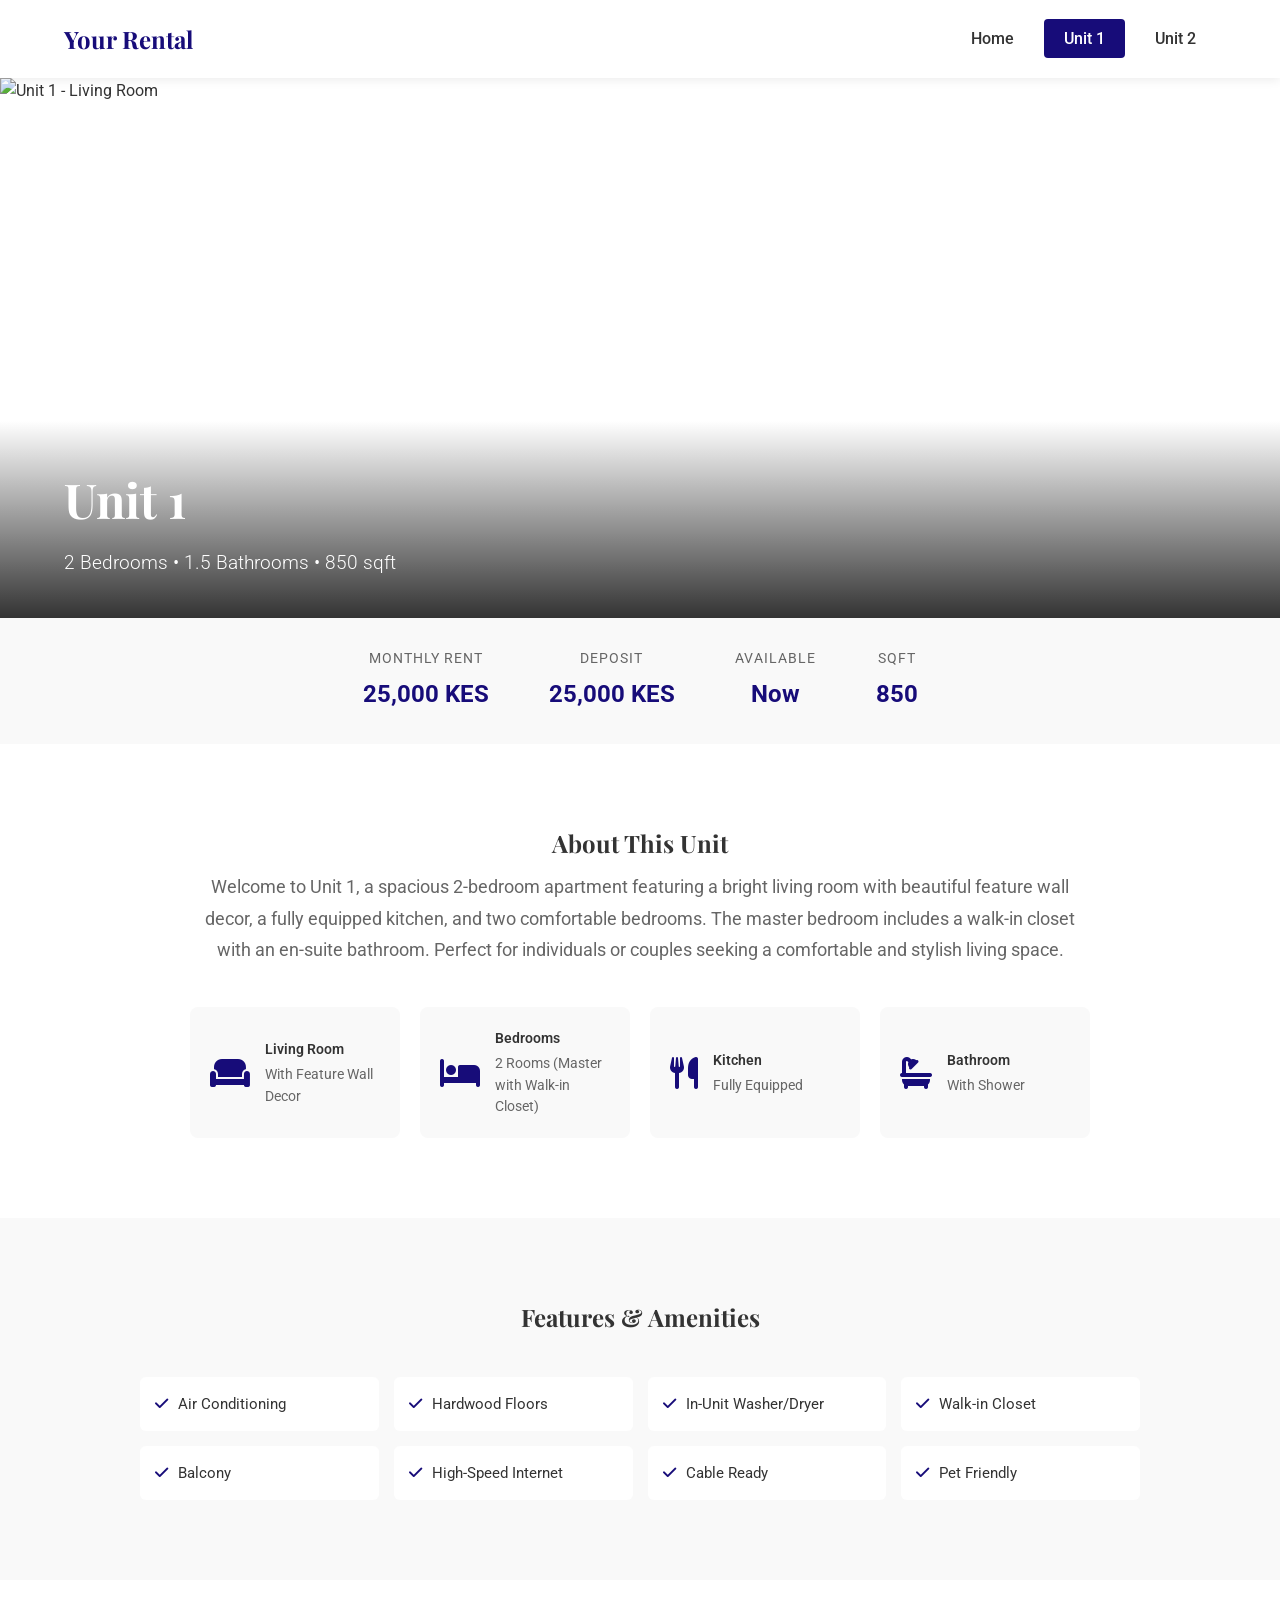
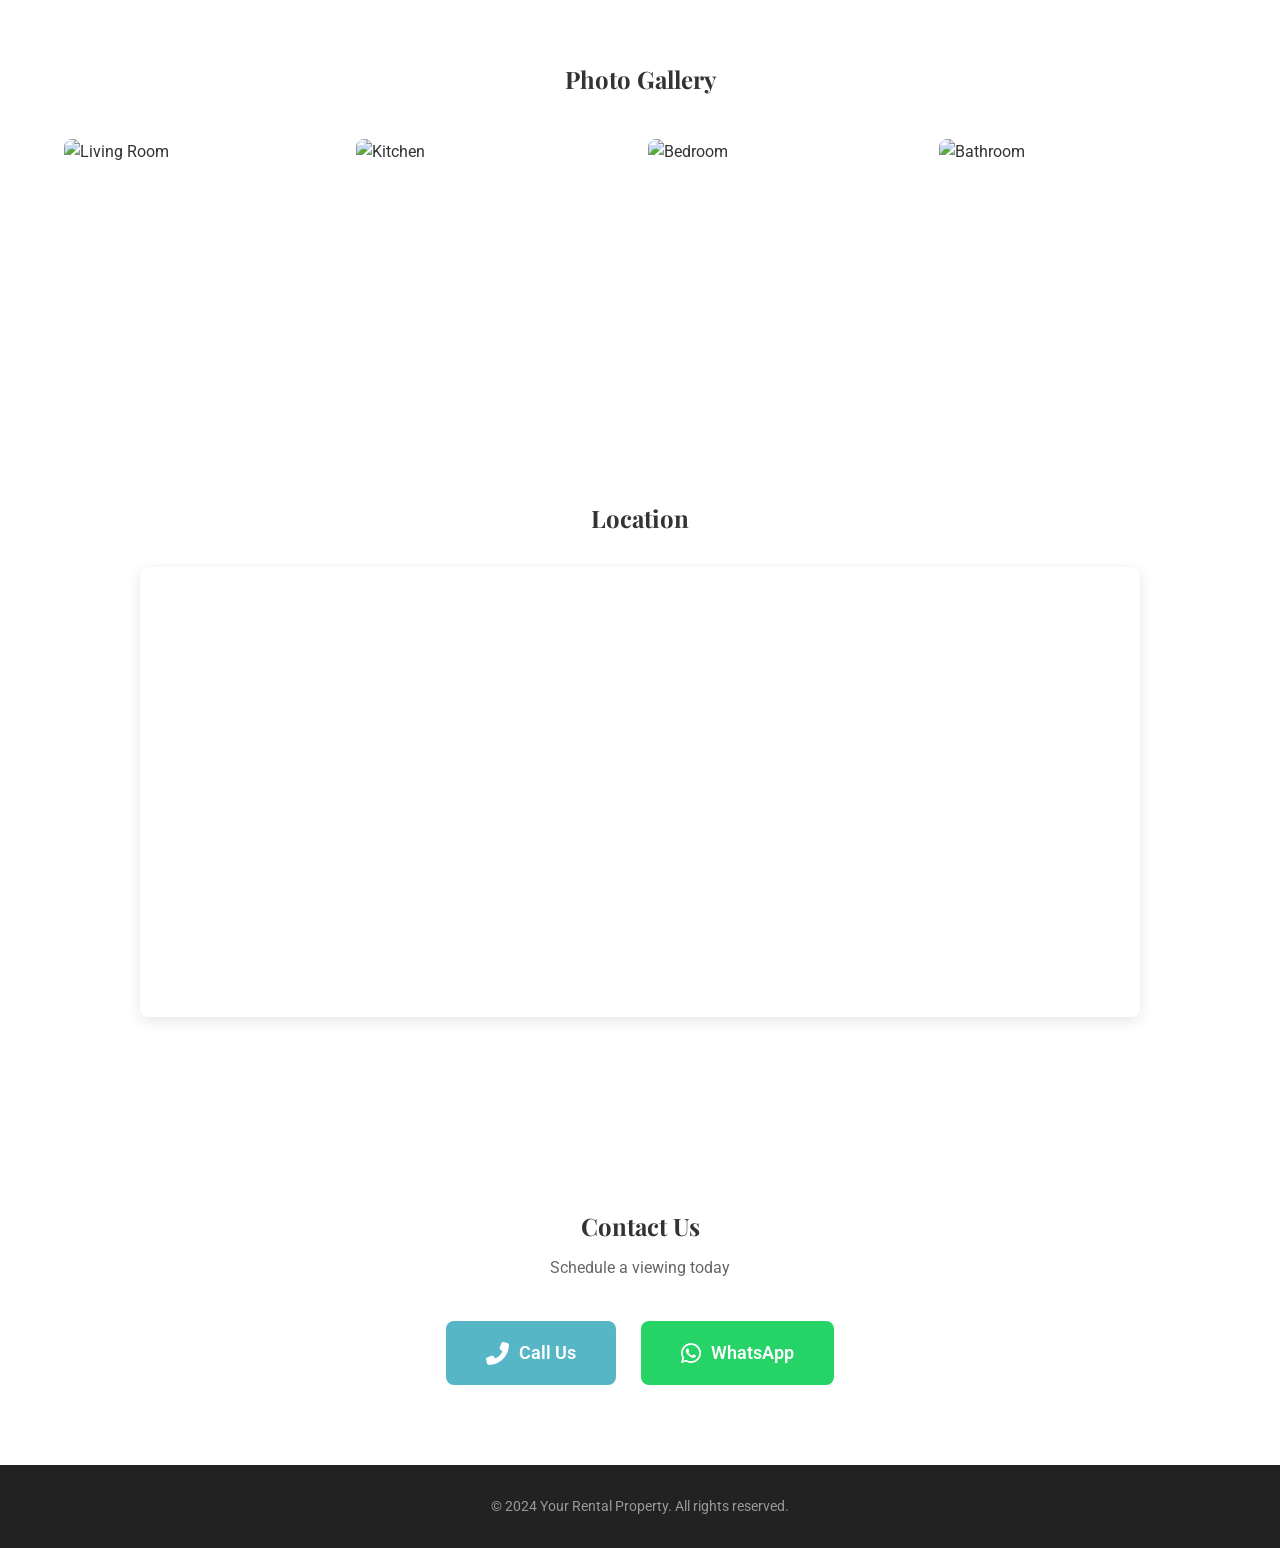
==== unit1.html @ 87693c8d "v3 Co-authored-by: Copilot <copilot@github.com>" ====
<!DOCTYPE html>
<html lang="en">
<head>
    <meta charset="UTF-8">
    <meta name="viewport" content="width=device-width, initial-scale=1.0">
    <title>Unit 1 - 2 Bed/1.5 Bath | Rental Property</title>

    <link rel="stylesheet" href="style.css">

    <link href="https://fonts.googleapis.com/css2?family=Playfair+Display:wght@700&family=Roboto:wght@300;400;500&display=swap" rel="stylesheet">
    <link rel="stylesheet" href="https://cdnjs.cloudflare.com/ajax/libs/font-awesome/6.4.0/css/all.min.css">
</head>
<body>

    <!-- NAVIGATION BAR -->
    <header class="navbar">
        <div class="logo">Your Rental</div>
        <div class="menu-toggle"><i class="fas fa-bars"></i></div>
        <nav>
            <ul>
                <li><a href="index.html">Home</a></li>
                <li><a href="unit1.html" class="active">Unit 1</a></li>
                <li><a href="unit2.html">Unit 2</a></li>
            </ul>
        </nav>
    </header>

    <!-- HERO SECTION -->
    <section class="unit-hero">
        <img src="https://images.unsplash.com/photo-1502672260266-1c1ef2d93688?w=1920&q=80" alt="Unit 1 - Living Room">
        <div class="unit-hero-overlay">
            <h1>Unit 1</h1>
            <p>2 Bedrooms &bull; 1.5 Bathrooms &bull; 850 sqft</p>
        </div>
    </section>

    <!-- UNIT INFO BAR -->
    <section class="unit-info-bar">
        <div class="info-item">
            <span class="info-label">Monthly Rent</span>
            <span class="info-value">25,000 KES</span>
        </div>
        <div class="info-item">
            <span class="info-label">Deposit</span>
            <span class="info-value">25,000 KES</span>
        </div>
        <div class="info-item">
            <span class="info-label">Available</span>
            <span class="info-value">Now</span>
        </div>
        <div class="info-item">
            <span class="info-label">sqft</span>
            <span class="info-value">850</span>
        </div>
    </section>

    <!-- UNIT DETAILS -->
    <section class="unit-details-section section-padding">
        <div class="details-container">
            <h2>About This Unit</h2>
            <p class="unit-description">Welcome to Unit 1, a spacious 2-bedroom apartment featuring a bright living room with beautiful feature wall decor, a fully equipped kitchen, and two comfortable bedrooms. The master bedroom includes a walk-in closet with an en-suite bathroom. Perfect for individuals or couples seeking a comfortable and stylish living space.</p>
            
            <div class="details-grid">
                <div class="detail-item">
                    <i class="fas fa-couch"></i>
                    <div>
                        <h4>Living Room</h4>
                        <p>With Feature Wall Decor</p>
                    </div>
                </div>
                <div class="detail-item">
                    <i class="fas fa-bed"></i>
                    <div>
                        <h4>Bedrooms</h4>
                        <p>2 Rooms (Master with Walk-in Closet)</p>
                    </div>
                </div>
                <div class="detail-item">
                    <i class="fas fa-utensils"></i>
                    <div>
                        <h4>Kitchen</h4>
                        <p>Fully Equipped</p>
                    </div>
                </div>
                <div class="detail-item">
                    <i class="fas fa-bath"></i>
                    <div>
                        <h4>Bathroom</h4>
                        <p>With Shower</p>
                    </div>
                </div>
            </div>
        </div>
    </section>

    <!-- FEATURES SECTION -->
    <section class="features-section section-padding dark-background">
        <h2>Features & Amenities</h2>
        <div class="features-grid">
            <div class="feature-item">
                <i class="fas fa-check"></i>
                <span>Air Conditioning</span>
            </div>
            <div class="feature-item">
                <i class="fas fa-check"></i>
                <span>Hardwood Floors</span>
            </div>
            <div class="feature-item">
                <i class="fas fa-check"></i>
                <span>In-Unit Washer/Dryer</span>
            </div>
            <div class="feature-item">
                <i class="fas fa-check"></i>
                <span>Walk-in Closet</span>
            </div>
            <div class="feature-item">
                <i class="fas fa-check"></i>
                <span>Balcony</span>
            </div>
            <div class="feature-item">
                <i class="fas fa-check"></i>
                <span>High-Speed Internet</span>
            </div>
            <div class="feature-item">
                <i class="fas fa-check"></i>
                <span>Cable Ready</span>
            </div>
            <div class="feature-item">
                <i class="fas fa-check"></i>
                <span>Pet Friendly</span>
            </div>
        </div>
    </section>

    <!-- IMAGE GALLERY -->
    <section class="gallery-section section-padding">
        <h2>Photo Gallery</h2>
        <div class="gallery-grid">
            <img class="gallery-item" src="https://images.unsplash.com/photo-1502672260266-1c1ef2d93688?w=800&q=80" alt="Living Room" loading="lazy">
            <img class="gallery-item" src="https://images.unsplash.com/photo-1556909114-f6e7ad7d3136?w=800&q=80" alt="Kitchen" loading="lazy">
            <img class="gallery-item" src="https://images.unsplash.com/photo-1560185007-cde436f6a4d0?w=800&q=80" alt="Bedroom" loading="lazy">
            <img class="gallery-item" src="https://images.unsplash.com/photo-1584622650111-993a426f9a2a?w=800&q=80" alt="Bathroom" loading="lazy">
        </div>
    </section>

    <!-- LIGHTBOX MODAL -->
    <div id="lightbox" class="lightbox">
        <span class="lightbox-close">&times;</span>
        <img class="lightbox-img" src="" alt="">
        <span class="lightbox-prev">&#10094;</span>
        <span class="lightbox-next">&#10095;</span>
    </div>

    <!-- MAP SECTION -->
    <section class="map-section section-padding">
        <h2>Location</h2>
        <div class="map-container">
            <iframe src="https://www.google.com/maps/embed?pb=!1m18!1m12!1m3!1d2104.0212770779126!2d35.293702474314145!3d0.4766487086462576!2m3!1f0!2f0!3f0!3m2!1i1024!2i768!4f13.1!5e0!3m2!1sen!2ske!4v1777364461654!5m2!1sen!2ske" width="600" height="450" style="border:0;" allowfullscreen="" loading="lazy" referrerpolicy="no-referrer-when-downgrade"></iframe>
        </div>
    </section>

    <!-- CONTACT SECTION -->
    <section id="contact" class="contact-section section-padding">
        <h2>Contact Us</h2>
        <p class="section-subtitle">Schedule a viewing today</p>
        
        <div class="contact-options">
            <a href="tel:+1234567890" class="contact-btn contact-phone">
                <i class="fas fa-phone-alt"></i>
                <span>Call Us</span>
            </a>
            <a href="https://wa.me/1234567890" target="_blank" class="contact-btn contact-whatsapp">
                <i class="fab fa-whatsapp"></i>
                <span>WhatsApp</span>
            </a>
        </div>
    </section>

    <!-- FOOTER -->
    <footer>
        <p>&copy; 2024 Your Rental Property. All rights reserved.</p>
    </footer>

    <script src="script.js"></script>
</body>
</html>
---- style.css ----
/* ============================================
   BASIC RESET & TYPOGRAPHY
   ============================================ */
* {
    margin: 0;
    padding: 0;
    box-sizing: border-box;
}

:root {
    --primary-color: #170C79;
    --primary-dark: #0f0835;
    --secondary-color: #56B6C6;
    --secondary-light: #8ACBD0;
    --accent: #EFE3CA;
    --text-dark: #333;
    --text-light: #666;
    --bg-light: #f9f9f9;
    --bg-white: #ffffff;
    --shadow: 0 4px 15px rgba(0, 0, 0, 0.1);
}

body {
    font-family: 'Roboto', sans-serif;
    line-height: 1.6;
    color: var(--text-dark);
    background-color: var(--bg-white);
}

h1, h2, h3, h4 {
    font-family: 'Playfair Display', serif;
    font-weight: 700;
}

h1 { text-align: center; }
h2 { text-align: center; margin-bottom: 10px; }

.section-subtitle {
    text-align: center;
    color: var(--text-light);
    margin-bottom: 40px;
}

.section-padding {
    padding: 80px 5%;
}

/* ============================================
   NAVIGATION BAR
   ============================================ */
.navbar {
    display: flex;
    justify-content: space-between;
    align-items: center;
    padding: 20px 5%;
    background-color: var(--bg-white);
    box-shadow: 0 2px 10px rgba(0, 0, 0, 0.08);
    position: sticky;
    top: 0;
    z-index: 1000;
}

.logo {
    font-size: 1.5em;
    font-weight: 700;
    font-family: 'Playfair Display', serif;
    color: var(--primary-color);
}

nav ul {
    list-style: none;
    display: flex;
    gap: 10px;
}

nav ul li a {
    text-decoration: none;
    color: var(--text-dark);
    padding: 10px 20px;
    font-weight: 500;
    transition: all 0.3s ease;
    border-radius: 4px;
}

nav ul li a:hover,
nav ul li a.active {
    color: var(--bg-white);
    background-color: var(--primary-color);
}

.menu-toggle {
    display: none;
    font-size: 1.5em;
    cursor: pointer;
    color: var(--primary-color);
}

/* Mobile Menu Toggle */

/* ============================================
   HERO SECTION
   ============================================ */
.hero {
    height: 70vh;
    background: linear-gradient(rgba(0, 0, 0, 0.5), rgba(0, 0, 0, 0.5)), 
                url('property.png') no-repeat center center/cover;
    display: flex;
    flex-direction: column;
    justify-content: center;
    align-items: center;
    text-align: center;
    color: white;
    padding: 20px;
}

.hero h1 {
    font-size: 3.5em;
    margin-bottom: 0.3em;
    text-shadow: 0 2px 10px rgba(0, 0, 0, 0.3);
}

.hero h2 {
    font-family: 'Roboto', sans-serif;
    font-size: 1.3em;
    font-weight: 300;
    text-shadow: 0 2px 5px rgba(0, 0, 0, 0.3);
}

/* ============================================
   UNIT HERO (Detail Pages)
   ============================================ */
.unit-hero {
    position: relative;
    height: 60vh;
    overflow: hidden;
}

.unit-hero img {
    width: 100%;
    height: 100%;
    object-fit: cover;
}

.unit-hero-overlay {
    position: absolute;
    bottom: 0;
    left: 0;
    right: 0;
    background: linear-gradient(transparent, rgba(0, 0, 0, 0.8));
    padding: 40px 5%;
    color: white;
}

.unit-hero-overlay h1 {
    font-size: 3em;
    text-align: left;
    margin-bottom: 10px;
}

.unit-hero-overlay p {
    font-size: 1.2em;
    font-weight: 300;
}

/* ============================================
   UNIT INFO BAR
   ============================================ */
.unit-info-bar {
    display: flex;
    justify-content: center;
    gap: 60px;
    padding: 30px 5%;
    background: var(--bg-light);
    flex-wrap: wrap;
}

.info-item {
    text-align: center;
}

.info-label {
    display: block;
    font-size: 0.85em;
    color: var(--text-light);
    text-transform: uppercase;
    letter-spacing: 1px;
    margin-bottom: 5px;
}

.info-value {
    font-size: 1.5em;
    font-weight: 700;
    color: var(--primary-color);
}

/* ============================================
   UNITS GRID (Home Page)
   ============================================ */
.units-section {
    background: var(--bg-white);
}

.units-grid {
    display: grid;
    grid-template-columns: repeat(2, 1fr);
    gap: 40px;
    max-width: 1200px;
    margin: 0 auto;
    margin-top: 40px;
}

.unit-card {
    background: var(--bg-white);
    border-radius: 12px;
    overflow: hidden;
    box-shadow: var(--shadow);
    transition: transform 0.3s ease, box-shadow 0.3s ease;
}

.unit-card:hover {
    transform: translateY(-10px);
    box-shadow: 0 8px 30px rgba(0, 0, 0, 0.15);
}

.unit-image {
    position: relative;
    height: 280px;
    overflow: hidden;
}

.unit-image img {
    width: 100%;
    height: 100%;
    object-fit: cover;
    transition: transform 0.3s ease;
}

.unit-card:hover .unit-image img {
    transform: scale(1.05);
}

.unit-badge {
    position: absolute;
    top: 15px;
    right: 15px;
    background: var(--secondary-color);
    color: white;
    padding: 6px 14px;
    border-radius: 20px;
    font-size: 0.8em;
    font-weight: 600;
}

.unit-badge-soon {
    background: var(--accent);
    color: var(--text-dark);
}

.unit-details {
    padding: 25px;
}

.unit-details h3 {
    font-size: 1.5em;
    margin-bottom: 5px;
}

.unit-address {
    color: var(--text-light);
    margin-bottom: 15px;
}

.unit-specs {
    display: flex;
    gap: 20px;
    margin-bottom: 20px;
    padding-bottom: 15px;
    border-bottom: 1px solid #eee;
}

.unit-specs span {
    display: flex;
    align-items: center;
    gap: 6px;
    color: var(--text-light);
}

.unit-specs i {
    color: var(--primary-color);
}

.unit-price {
    display: flex;
    justify-content: space-between;
    align-items: baseline;
    margin-bottom: 20px;
}

.price-label {
    font-size: 0.9em;
    color: var(--text-light);
}

.price-amount {
    font-size: 1.8em;
    font-weight: 700;
    color: var(--primary-color);
}

.unit-details .cta-button {
    width: 100%;
    text-align: center;
}

/* ============================================
   BUTTON STYLING
   ============================================ */
.cta-button {
    display: inline-block;
    padding: 14px 35px;
    background-color: var(--primary-color);
    color: white;
    text-decoration: none;
    font-weight: 600;
    transition: background-color 0.3s ease;
    border: none;
    cursor: pointer;
    border-radius: 6px;
    text-align: center;
}

.cta-button:hover {
    background-color: var(--primary-dark);
    color: white;
}

/* ============================================
   UNIT DETAILS SECTION
   ============================================ */
.unit-details-section {
    background: var(--bg-white);
}

.details-container {
    max-width: 900px;
    margin: 0 auto;
}

.unit-description {
    font-size: 1.1em;
    line-height: 1.8;
    color: var(--text-light);
    margin-bottom: 40px;
    text-align: center;
}

.details-grid {
    display: grid;
    grid-template-columns: repeat(4, 1fr);
    gap: 20px;
}

.detail-item {
    display: flex;
    align-items: center;
    gap: 15px;
    padding: 20px;
    background: var(--bg-light);
    border-radius: 8px;
}

.detail-item i {
    font-size: 2em;
    color: var(--primary-color);
}

.detail-item h4 {
    font-size: 0.9em;
    font-family: 'Roboto', sans-serif;
    font-weight: 600;
    margin-bottom: 3px;
}

.detail-item p {
    font-size: 0.85em;
    color: var(--text-light);
}

/* ============================================
   FEATURES SECTION
   ============================================ */
.features-section {
    background: var(--bg-light);
}

.dark-background {
    background-color: var(--bg-light);
}

.features-grid {
    display: grid;
    grid-template-columns: repeat(4, 1fr);
    gap: 15px;
    max-width: 1000px;
    margin: 40px auto 0;
}

.feature-item {
    display: flex;
    align-items: center;
    gap: 10px;
    padding: 15px;
    background: var(--bg-white);
    border-radius: 6px;
    font-size: 0.95em;
}

.feature-item i {
    color: var(--primary-color);
}

/* ============================================
   GALLERY SECTION
   ============================================ */
.gallery-section {
    background: var(--bg-white);
}

.gallery-grid {
    display: grid;
    grid-template-columns: repeat(4, 1fr);
    gap: 15px;
    max-width: 1200px;
    margin: 0 auto;
    margin-top: 40px;
}

.gallery-item {
    width: 100%;
    height: 200px;
    object-fit: cover;
    border-radius: 8px;
    cursor: pointer;
    transition: transform 0.3s ease, box-shadow 0.3s ease;
}

.gallery-item:hover {
    transform: scale(1.03);
    box-shadow: var(--shadow);
}

/* ============================================
   LIGHTBOX MODAL
   ============================================ */
.lightbox {
    display: none;
    position: fixed;
    top: 0;
    left: 0;
    width: 100%;
    height: 100%;
    background: rgba(0, 0, 0, 0.95);
    z-index: 2000;
    justify-content: center;
    align-items: center;
}

.lightbox.active {
    display: flex;
}

.lightbox-img {
    max-width: 90%;
    max-height: 85%;
    border-radius: 4px;
}

.lightbox-close {
    position: absolute;
    top: 20px;
    right: 30px;
    font-size: 40px;
    color: white;
    cursor: pointer;
    transition: color 0.3s;
}

.lightbox-close:hover {
    color: var(--primary-color);
}

.lightbox-prev,
.lightbox-next {
    position: absolute;
    top: 50%;
    transform: translateY(-50%);
    font-size: 40px;
    color: white;
    cursor: pointer;
    padding: 20px;
    transition: color 0.3s;
}

.lightbox-prev { left: 20px; }
.lightbox-next { right: 20px; }

.lightbox-prev:hover,
.lightbox-next:hover {
    color: var(--primary-color);
}

/* ============================================
   MAP SECTION
   ============================================ */
.map-section {
    background: var(--bg-white);
}

.map-container {
    max-width: 1000px;
    margin: 30px auto;
    box-shadow: var(--shadow);
    border-radius: 8px;
    overflow: hidden;
}

.map-container iframe {
    display: block;
    width: 100%;
}

/* ============================================
   CONTACT SECTION
   ============================================ */
.contact-section {
    background: var(--bg-white);
    text-align: center;
}

.contact-options {
    display: flex;
    justify-content: center;
    gap: 25px;
    margin-top: 30px;
    flex-wrap: wrap;
}

.contact-btn {
    display: flex;
    align-items: center;
    gap: 10px;
    padding: 18px 40px;
    border-radius: 8px;
    text-decoration: none;
    font-weight: 600;
    font-size: 1.1em;
    transition: transform 0.3s ease, box-shadow 0.3s ease;
}

.contact-btn:hover {
    transform: translateY(-3px);
    box-shadow: 0 6px 20px rgba(0, 0, 0, 0.15);
}

.contact-phone {
    background: var(--secondary-color);
    color: white;
}

.contact-whatsapp {
    background: #25d366;
    color: white;
}

.contact-btn i {
    font-size: 1.3em;
}

/* ============================================
   FOOTER
   ============================================ */
footer {
    background-color: #222;
    color: #999;
    text-align: center;
    padding: 30px;
    font-size: 0.9em;
}

/* ============================================
   MEDIA QUERIES (Responsive Design)
   ============================================ */
@media (max-width: 900px) {
    .details-grid,
    .features-grid,
    .gallery-grid {
        grid-template-columns: repeat(2, 1fr);
    }
    
    .units-grid {
        grid-template-columns: 1fr;
    }
    
    .unit-info-bar {
        gap: 40px;
    }
}

@media (max-width: 768px) {
    .navbar {
        flex-wrap: wrap;
    }
    
    .menu-toggle {
        display: block;
    }
    
    nav ul {
        display: none;
        width: 100%;
        flex-direction: column;
        text-align: center;
        padding-top: 15px;
    }
    
    nav ul.active {
        display: flex;
    }
    
    .hero h1 {
        font-size: 2.2em;
    }
    
    .unit-hero-overlay h1 {
        font-size: 2em;
    }
    
    .unit-specs {
        flex-wrap: wrap;
    }
    
    .contact-options {
        flex-direction: column;
        align-items: center;
    }
    
    .contact-btn {
        width: 100%;
        max-width: 280px;
        justify-content: center;
    }
}

@media (max-width: 480px) {
    .section-padding {
        padding: 50px 5%;
    }
    
    .details-grid,
    .features-grid,
    .gallery-grid {
        grid-template-columns: 1fr;
    }
    
    .unit-info-bar {
        gap: 30px;
    }
    
    .info-value {
        font-size: 1.3em;
    }
}
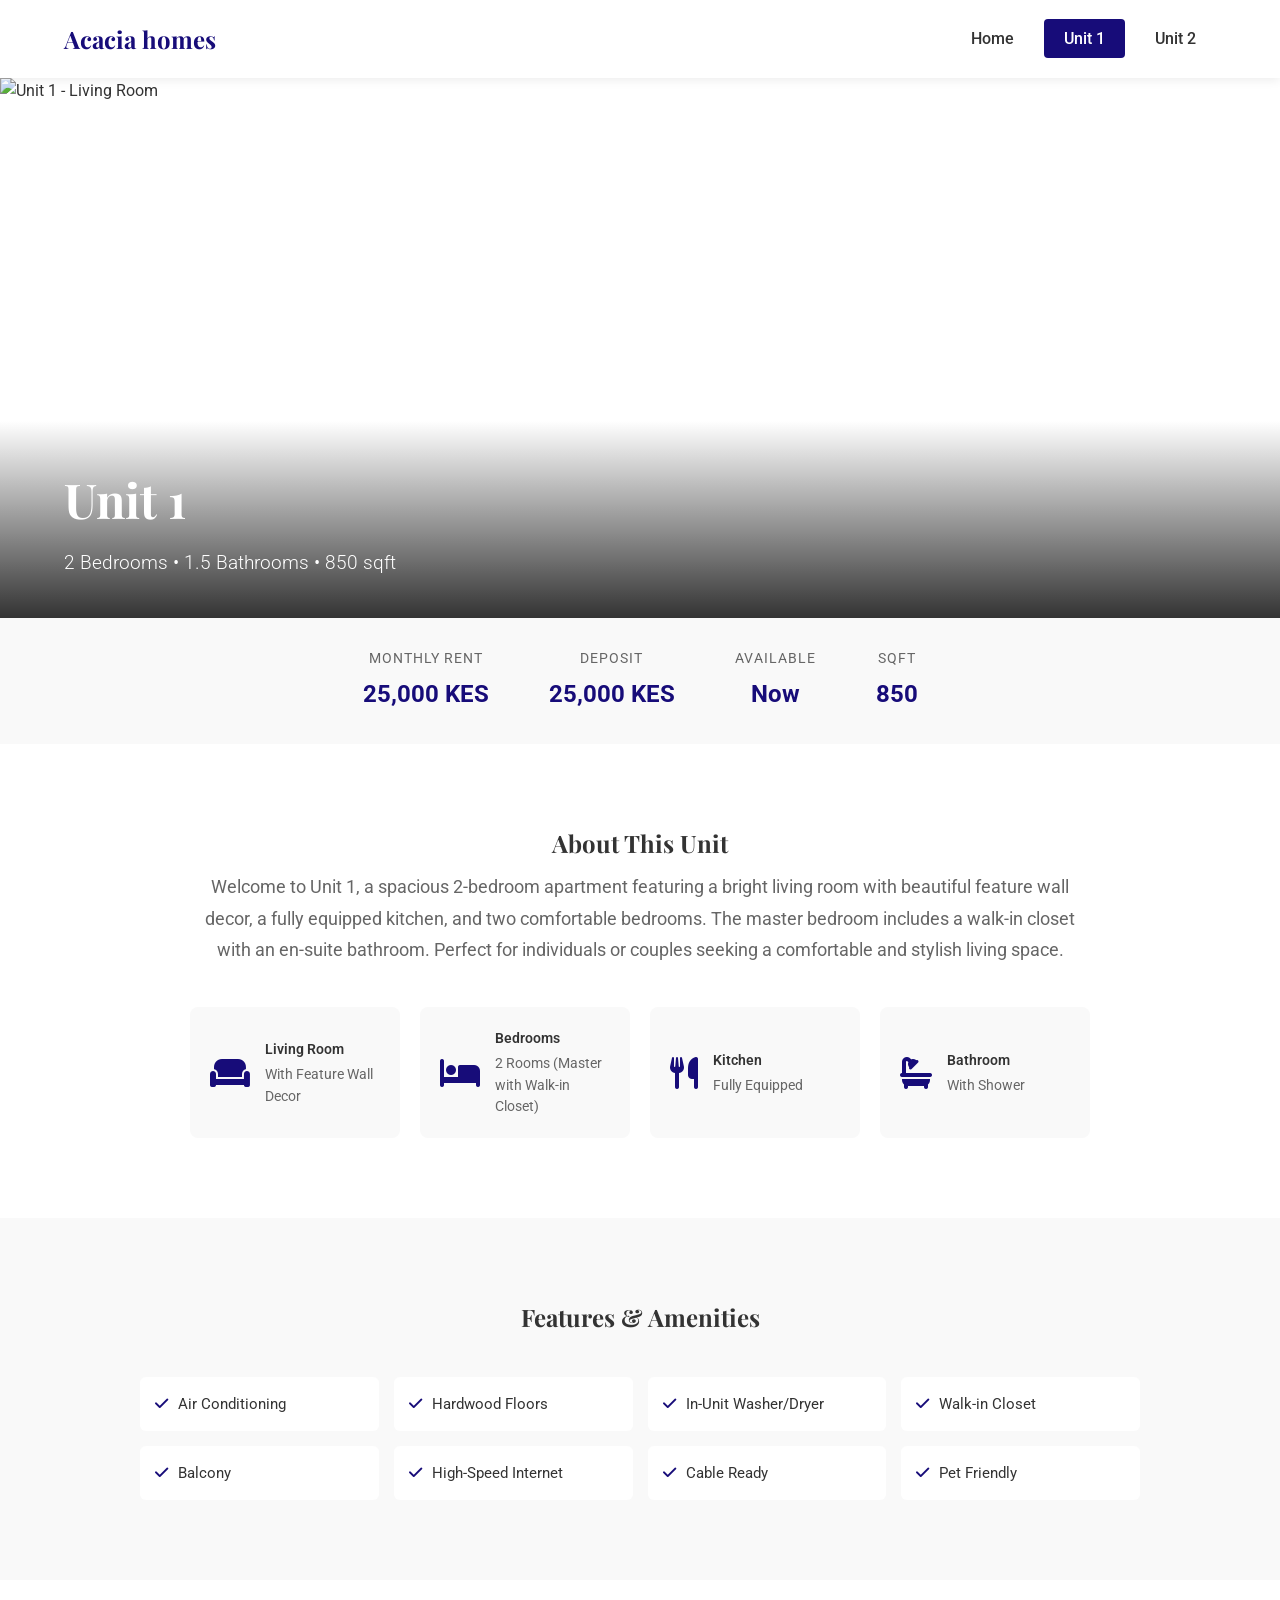
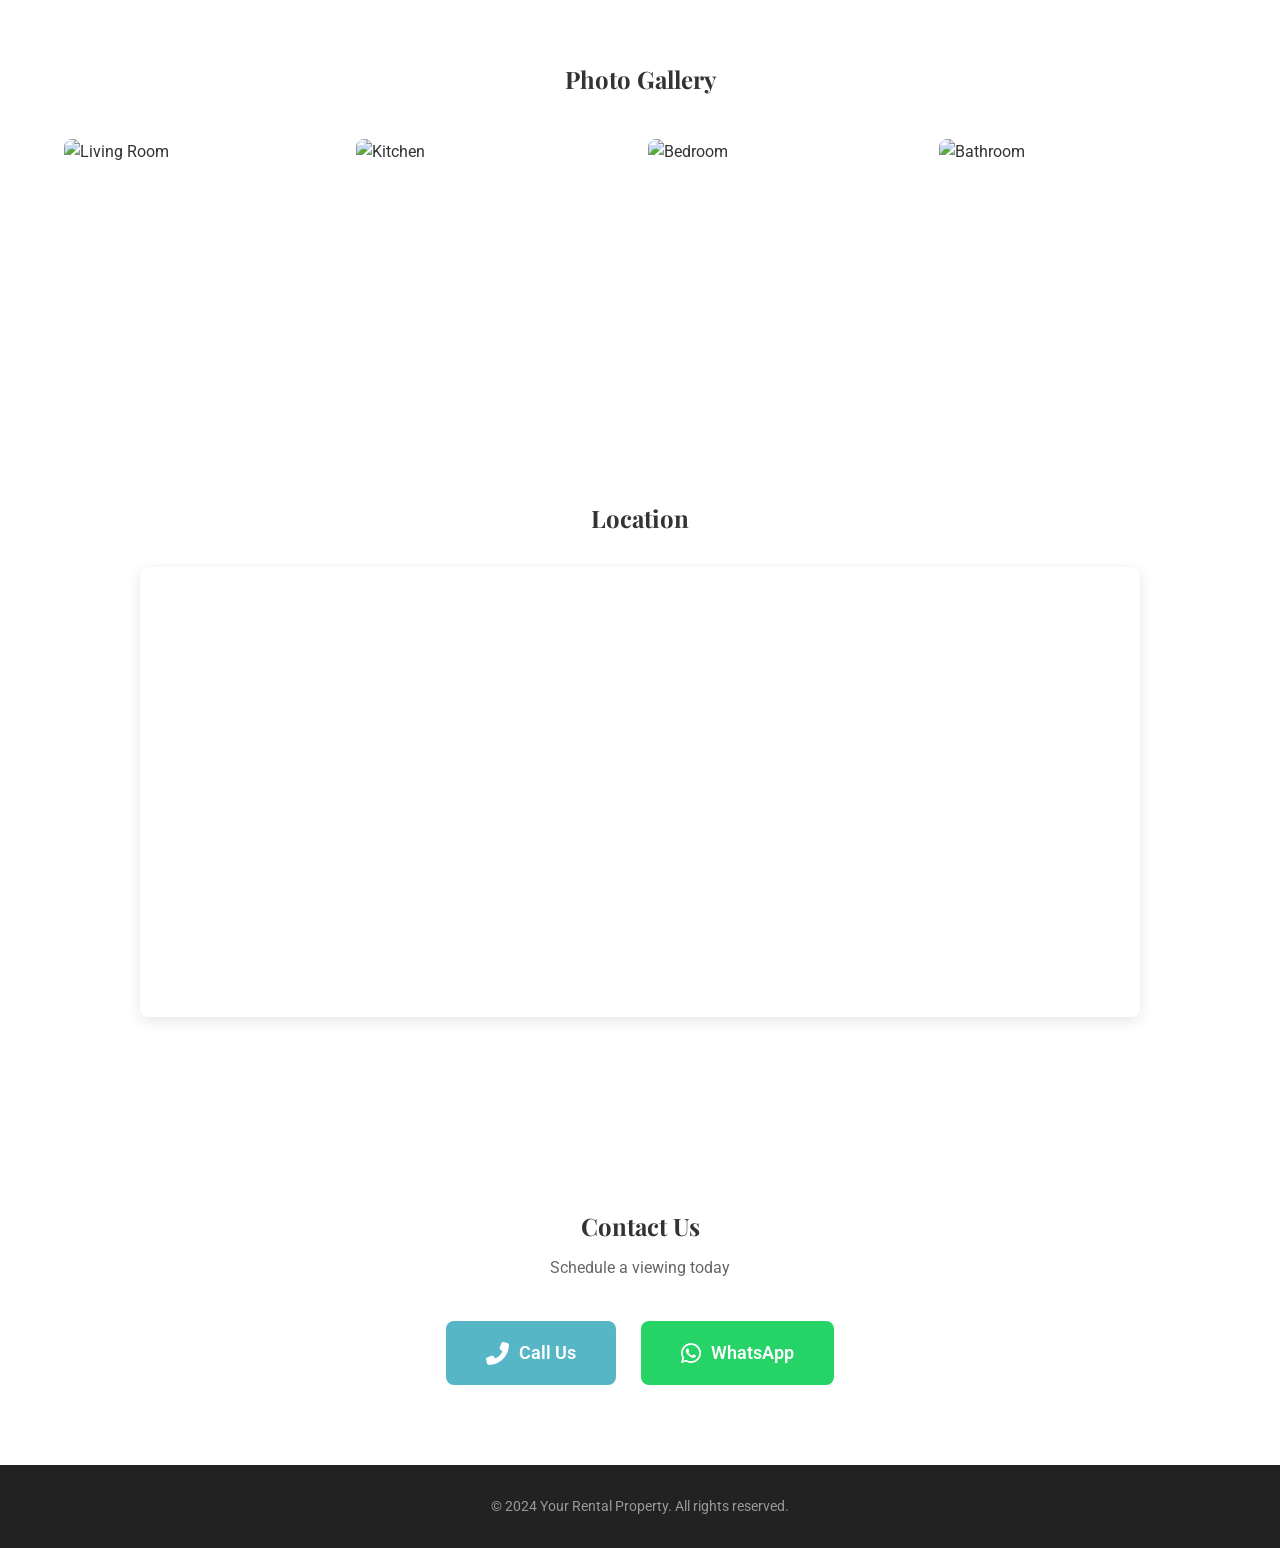
==== commit 48714aee: "changed_website_name Co-authored-by: Copilot <copilot@github.com>" ====
--- a/unit1.html
+++ b/unit1.html
@@ -3,7 +3,7 @@
 <head>
     <meta charset="UTF-8">
     <meta name="viewport" content="width=device-width, initial-scale=1.0">
-    <title>Unit 1 - 2 Bed/1.5 Bath | Rental Property</title>
+    <title>Acacia Homes/unit1</title>
 
     <link rel="stylesheet" href="style.css">
 
@@ -14,7 +14,7 @@
 
     <!-- NAVIGATION BAR -->
     <header class="navbar">
-        <div class="logo">Your Rental</div>
+        <div class="logo">Acacia homes</div>
         <div class="menu-toggle"><i class="fas fa-bars"></i></div>
         <nav>
             <ul>
@@ -155,7 +155,7 @@
     <section class="map-section section-padding">
         <h2>Location</h2>
         <div class="map-container">
-            <iframe src="https://www.google.com/maps/embed?pb=!1m18!1m12!1m3!1d2104.0212770779126!2d35.293702474314145!3d0.4766487086462576!2m3!1f0!2f0!3f0!3m2!1i1024!2i768!4f13.1!5e0!3m2!1sen!2ske!4v1777364461654!5m2!1sen!2ske" width="600" height="450" style="border:0;" allowfullscreen="" loading="lazy" referrerpolicy="no-referrer-when-downgrade"></iframe>
+           <iframe src="https://www.google.com/maps/embed?pb=!1m14!1m12!1m3!1d1683.3860657691948!2d35.29360357125629!3d0.47621537043741363!2m3!1f0!2f0!3f0!3m2!1i1024!2i768!4f13.1!5e0!3m2!1sen!2ske!4v1777450932505!5m2!1sen!2ske" width="600" height="450" style="border:0;" allowfullscreen="" loading="lazy" referrerpolicy="no-referrer-when-downgrade"></iframe>
         </div>
     </section>
 
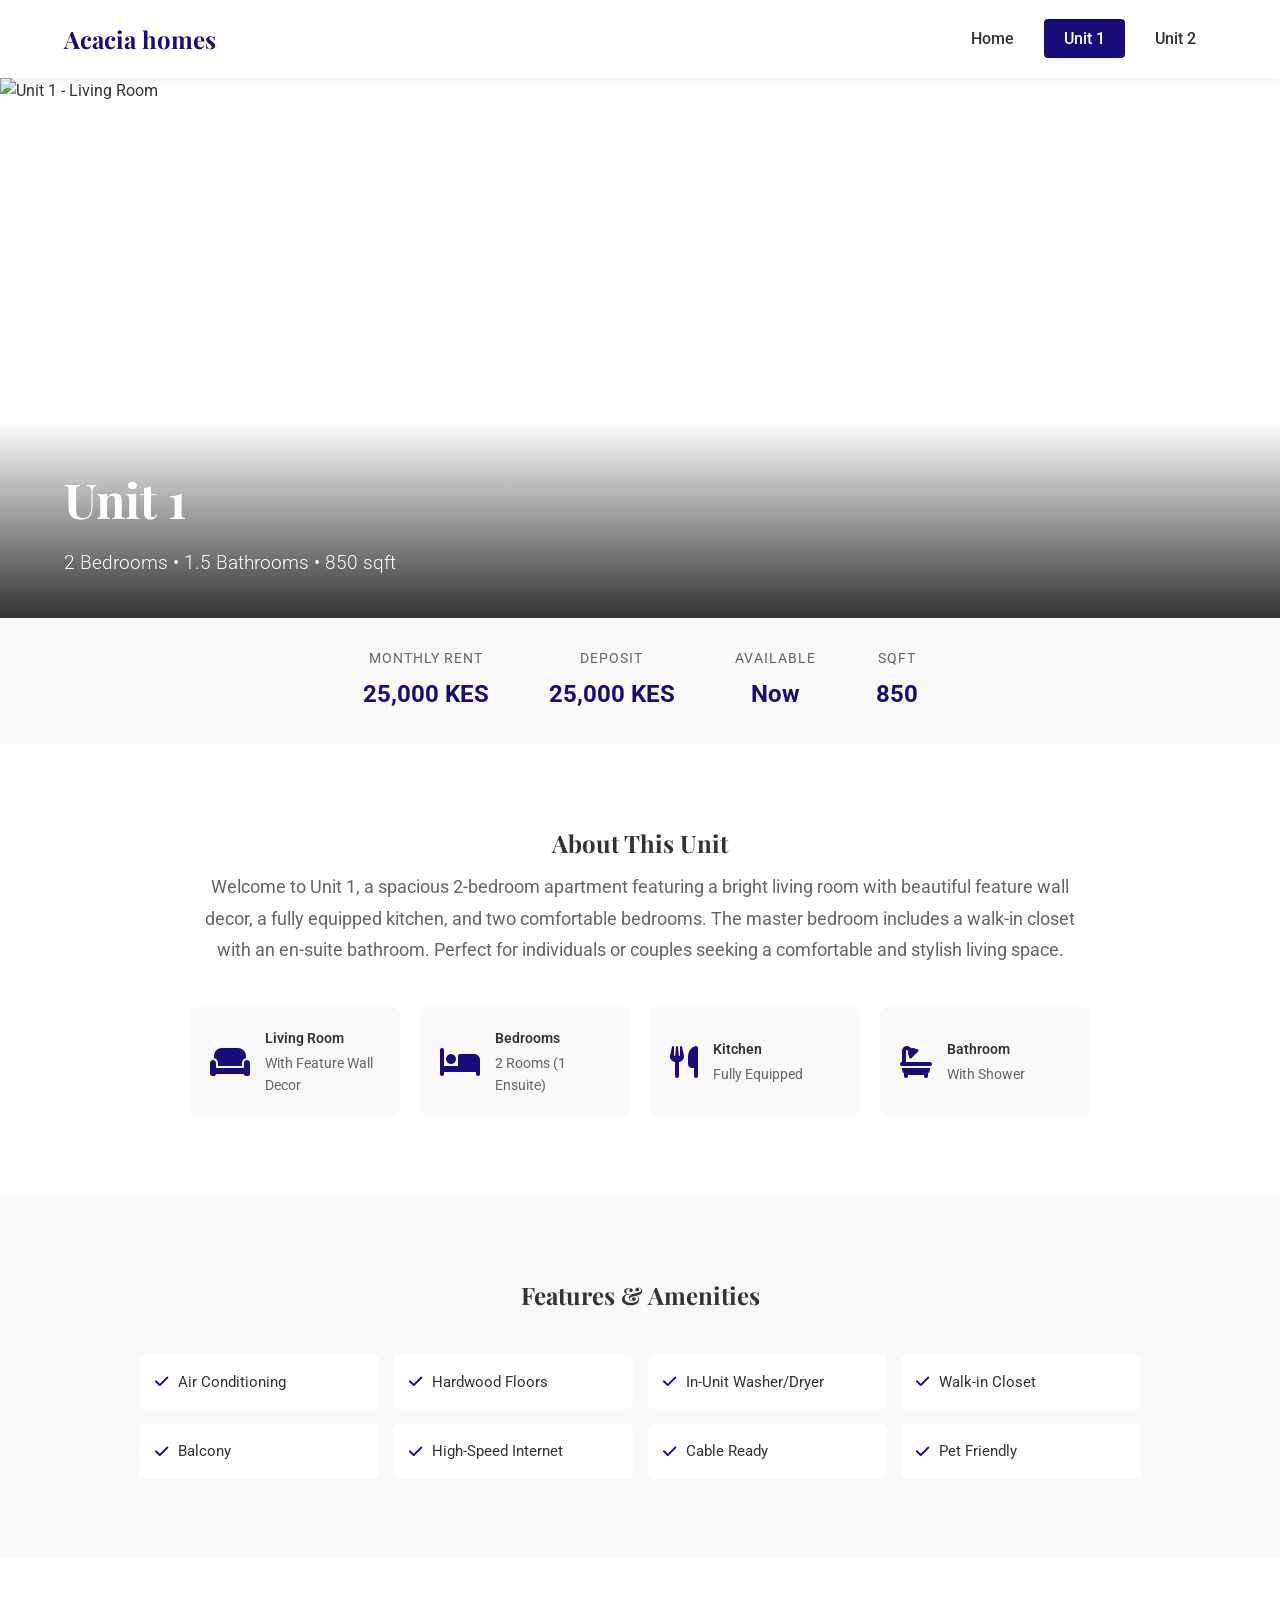
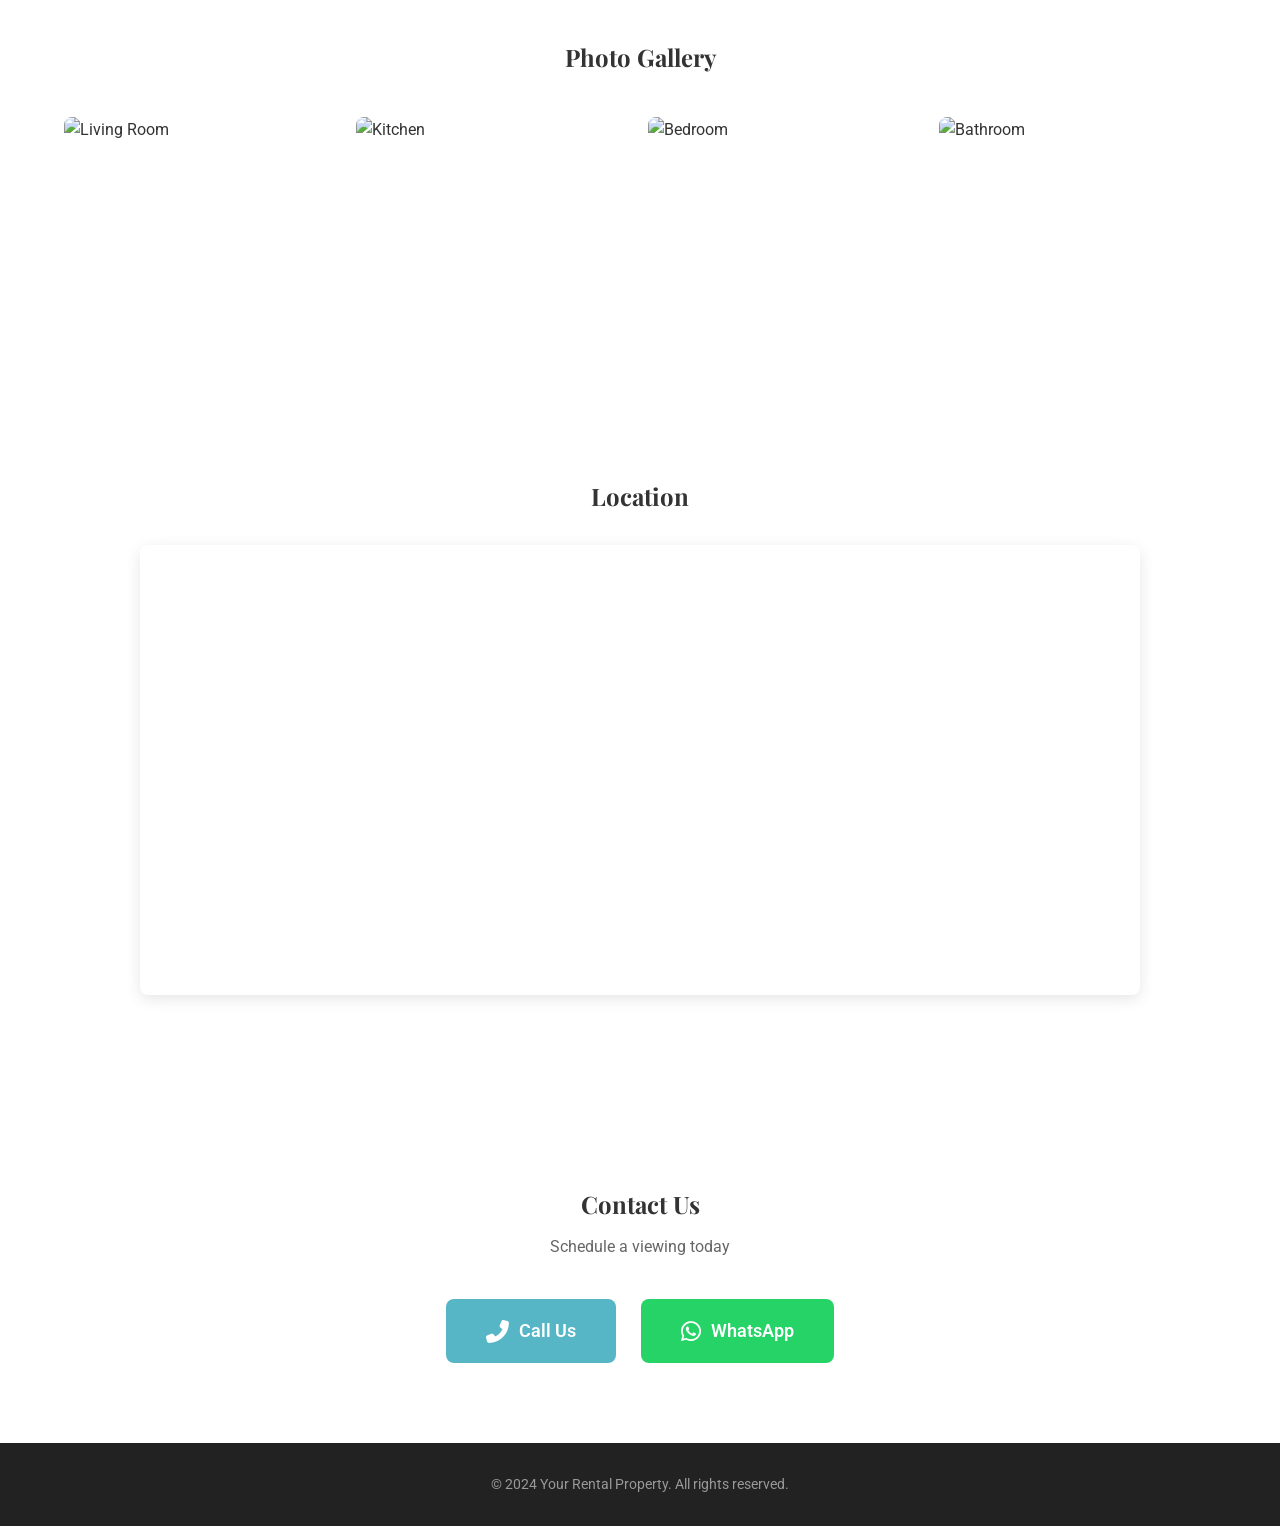
==== commit c94db840: "fixing date" ====
--- a/unit1.html
+++ b/unit1.html
@@ -72,7 +72,7 @@
                     <i class="fas fa-bed"></i>
                     <div>
                         <h4>Bedrooms</h4>
-                        <p>2 Rooms (Master with Walk-in Closet)</p>
+                        <p>2 Rooms (1 Ensuite)</p>
                     </div>
                 </div>
                 <div class="detail-item">
